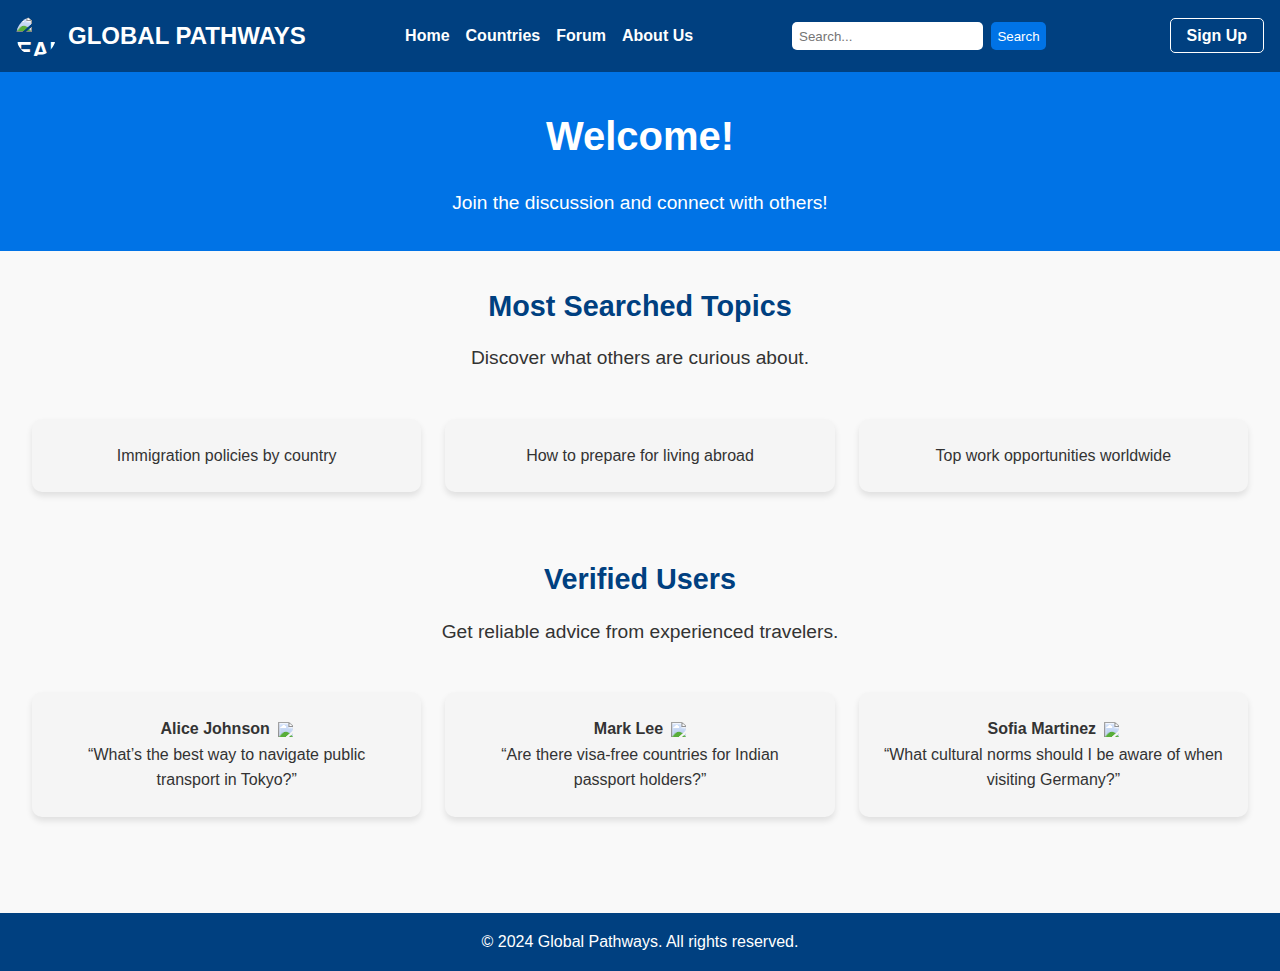
==== index.html @ 43566e17 "Update index.html" ====
<!DOCTYPE html>
<html lang="en">
<head>
    <meta charset="UTF-8">
    <meta name="viewport" content="width=device-width, initial-scale=1.0">
    <title>Global Pathways | Home</title>
    <link rel="stylesheet" href="css/styles.css">
</head>
<body>
    <nav>
        <div class="logo">
            <img src="https://cdn-icons-png.flaticon.com/512/5086/5086472.png" alt="Earth Logo" class="logo-img">
            Global Pathways
        </div>
        <ul>
            <li><a href="#home">Home</a></li>
            <li><a href="#topics">Countries</a></li>
            <li><a href="#forum">Forum</a></li>
            <li><a href="#about">About Us</a></li>
        </ul>
        <div class="search-bar">
            <input type="text" id="search-input" placeholder="Search...">
            <button onclick="handleSearch()">Search</button>
            <div class="autocomplete-suggestions"></div> <!-- Autocomplete Suggestions -->
        </div>
        <div class="auth-buttons">
            <a href="signup.html">Sign Up</a>
        </div>
    </nav>

    <header>
        <h1>Welcome!</h1>
        <p>Join the discussion and connect with others!</p>
    </header>

    <main class="container">
        <!-- Most Searched Topics Section -->
        <section class="main-section">
            <h2 class="heading">Most Searched Topics</h2>
            <p class="sub-heading">Discover what others are curious about.</p>
            <div class="card-grid">
                <div class="card">
                    <p>Immigration policies by country</p>
                </div>
                <div class="card">
                    <p>How to prepare for living abroad</p>
                </div>
                <div class="card">
                    <p>Top work opportunities worldwide</p>
                </div>
            </div>
        </section>

        <!-- Verified Users Section -->
        <section class="main-section">
            <h2 class="heading">Verified Users</h2>
            <p class="sub-heading">Get reliable advice from experienced travelers.</p>
            <div class="card-grid">
                <div class="card">
                    <p class="verified-name">
                        Alice Johnson <img src="https://png.pngtree.com/png-vector/20210409/ourmid/pngtree-green-check-mark-icon-design-template-vector-png-image_3136287.jpg" alt="Verified" class="checkmark">
                    </p>
                    <p>“What’s the best way to navigate public transport in Tokyo?”</p>
                </div>
                <div class="card">
                    <p class="verified-name">
                        Mark Lee <img src="https://png.pngtree.com/png-vector/20210409/ourmid/pngtree-green-check-mark-icon-design-template-vector-png-image_3136287.jpg" alt="Verified" class="checkmark">
                    </p>
                    <p>“Are there visa-free countries for Indian passport holders?”</p>
                </div>
                <div class="card">
                    <p class="verified-name">
                        Sofia Martinez <img src="https://png.pngtree.com/png-vector/20210409/ourmid/pngtree-green-check-mark-icon-design-template-vector-png-image_3136287.jpg" alt="Verified" class="checkmark">
                    </p>
                    <p>“What cultural norms should I be aware of when visiting Germany?”</p>
                </div>
            </div>
        </section>
    </main>

    <footer>
        <p>&copy; 2024 Global Pathways. All rights reserved.</p>
    </footer>

    <script src="script/script.js"></script>
</body>
</html>
---- css/styles.css ----
/* General Reset */
* {
    margin: 0;
    padding: 0;
    box-sizing: border-box;
    font-family: Arial, sans-serif;
}

/* Body Styling */
body {
    line-height: 1.6;
    background-color: #f9f9f9;
    color: #333;
}

/* Navigation Bar */
nav {
    display: flex;
    justify-content: space-between;
    align-items: center;
    background-color: #004080;
    color: white;
    padding: 1em;
}

nav .logo {
    display: flex;
    align-items: center;
    font-size: 1.5em;
    font-weight: bold;
    text-transform: uppercase;
}

nav .logo-img {
    width: 40px;
    height: 40px;
    margin-right: 0.5em;
    border-radius: 50%;
}

nav ul {
    list-style: none;
    display: flex;
    gap: 1em;
}

nav ul li a {
    color: white;
    text-decoration: none;
    font-weight: bold;
}

nav ul li a:hover {
    text-decoration: underline;
}

nav .search-bar {
    display: flex;
    gap: 0.5em;
}

nav .search-bar input {
    padding: 0.5em;
    border: none;
    border-radius: 5px;
}

nav .search-bar button {
    padding: 0.5em;
    background-color: #0073e6;
    color: white;
    border: none;
    border-radius: 5px;
    cursor: pointer;
}

nav .search-bar button:hover {
    background-color: #005bb5;
}

nav .auth-buttons a {
    margin-left: 1em;
    color: white;
    text-decoration: none;
    font-weight: bold;
    padding: 0.5em 1em;
    border: 1px solid white;
    border-radius: 5px;
}

nav .auth-buttons a:hover {
    background-color: white;
    color: #004080;
}

/* Header Section */
header {
    text-align: center;
    padding: 2em 1em;
    background-color: #0073e6;
    color: white;
}

header h1 {
    font-size: 2.5em;
    margin-bottom: 0.5em;
}

header p {
    font-size: 1.2em;
}

/* Main Content */
.container {
    padding: 2em 1em;
}

.main-section {
    margin-bottom: 3em;
}

.main-section .heading {
    font-size: 1.8em;
    color: #004080;
    text-align: center;
    margin-bottom: 0.5em;
}

.main-section .sub-heading {
    font-size: 1.2em;
    color: #333;
    text-align: center;
    margin-bottom: 1.5em;
}

.card-grid {
    display: grid;
    grid-template-columns: repeat(auto-fit, minmax(200px, 1fr));
    gap: 1.5em;
    padding: 1em;
}

.card {
    background-color: #f5f5f5;
    border-radius: 10px;
    padding: 1.5em;
    text-align: center;
    box-shadow: 0 4px 6px rgba(0, 0, 0, 0.1);
    transition: transform 0.3s ease, box-shadow 0.3s ease;
}

.card:hover {
    transform: translateY(-5px);
    box-shadow: 0 6px 10px rgba(0, 0, 0, 0.15);
}

.verified-name {
    font-weight: bold;
    display: flex;
    align-items: center;
    justify-content: center;
    gap: 0.5em;
}

.checkmark {
    width: 15px;
    height: 15px;
    display: inline-block;
}

/* Signup Form */
form {
    max-width: 400px;
    margin: 0 auto;
    padding: 2em;
    background-color: white;
    border-radius: 10px;
    box-shadow: 0 4px 6px rgba(0, 0, 0, 0.1);
}

form label {
    display: block;
    font-weight: bold;
    margin-bottom: 0.5em;
}

form input {
    width: 100%;
    padding: 0.5em;
    margin-bottom: 1em;
    border: 1px solid #ccc;
    border-radius: 5px;
}

form button {
    width: 100%;
    padding: 0.7em;
    background-color: #004080;
    color: white;
    border: none;
    border-radius: 5px;
    font-size: 1em;
    cursor: pointer;
}

form button:hover {
    background-color: #003366;
}

/* Success Page */
.success-page header {
    background-color: #004080;
    color: white;
    text-align: center;
    padding: 1.5em;
}

.success-page .container {
    text-align: center;
    padding: 2em;
    background-color: #fff;
    box-shadow: 0 4px 6px rgba(0, 0, 0, 0.1);
    border-radius: 10px;
}

.success-page .container p {
    font-size: 1.2em;
    color: #555;
    margin-bottom: 2em;
}

.success-page .home-link {
    display: inline-block;
    padding: 0.7em 1.5em;
    background-color: #0073e6;
    color: white;
    text-decoration: none;
    font-weight: bold;
    border-radius: 5px;
    font-size: 1em;
    transition: background-color 0.3s ease;
}

.success-page .home-link:hover {
    background-color: #005bb5;
}

/* Malaysia Page */
.malaysia-container {
    padding: 2em 1em;
    background-color: white;
    border-radius: 10px;
    box-shadow: 0 4px 6px rgba(0, 0, 0, 0.1);
    margin-top: 2em;
}

.malaysia-container h2 {
    font-size: 2em;
    color: #004080;
    margin-bottom: 1em;
    text-align: center;
}

.malaysia-container ul {
    list-style-type: none;
    padding: 0;
}

.malaysia-container ul li {
    font-size: 1.2em;
    margin-bottom: 1em;
}

.malaysia-container ol {
    padding-left: 20px;
}

.malaysia-container ol li {
    margin-bottom: 1em;
}

.malaysia-container a {
    color: #0073e6;
    text-decoration: none;
    font-weight: bold;
}

.malaysia-container a:hover {
    text-decoration: underline;
}

/* Footer */
footer {
    background-color: #004080;
    color: white;
    text-align: center;
    padding: 1em;
}

footer p {
    font-size: 1em;
}

/* Responsive Design */
@media (max-width: 768px) {
    nav ul {
        flex-direction: column;
        gap: 0.5em;
        text-align: center;
    }

    nav .auth-buttons {
        margin-top: 1em;
    }

    .logo {
        font-size: 1.2em;
    }

    .card-grid {
        grid-template-columns: 1fr;
    }

    header h1 {
        font-size: 2em;
    }

    header p {
        font-size: 1em;
    }
}
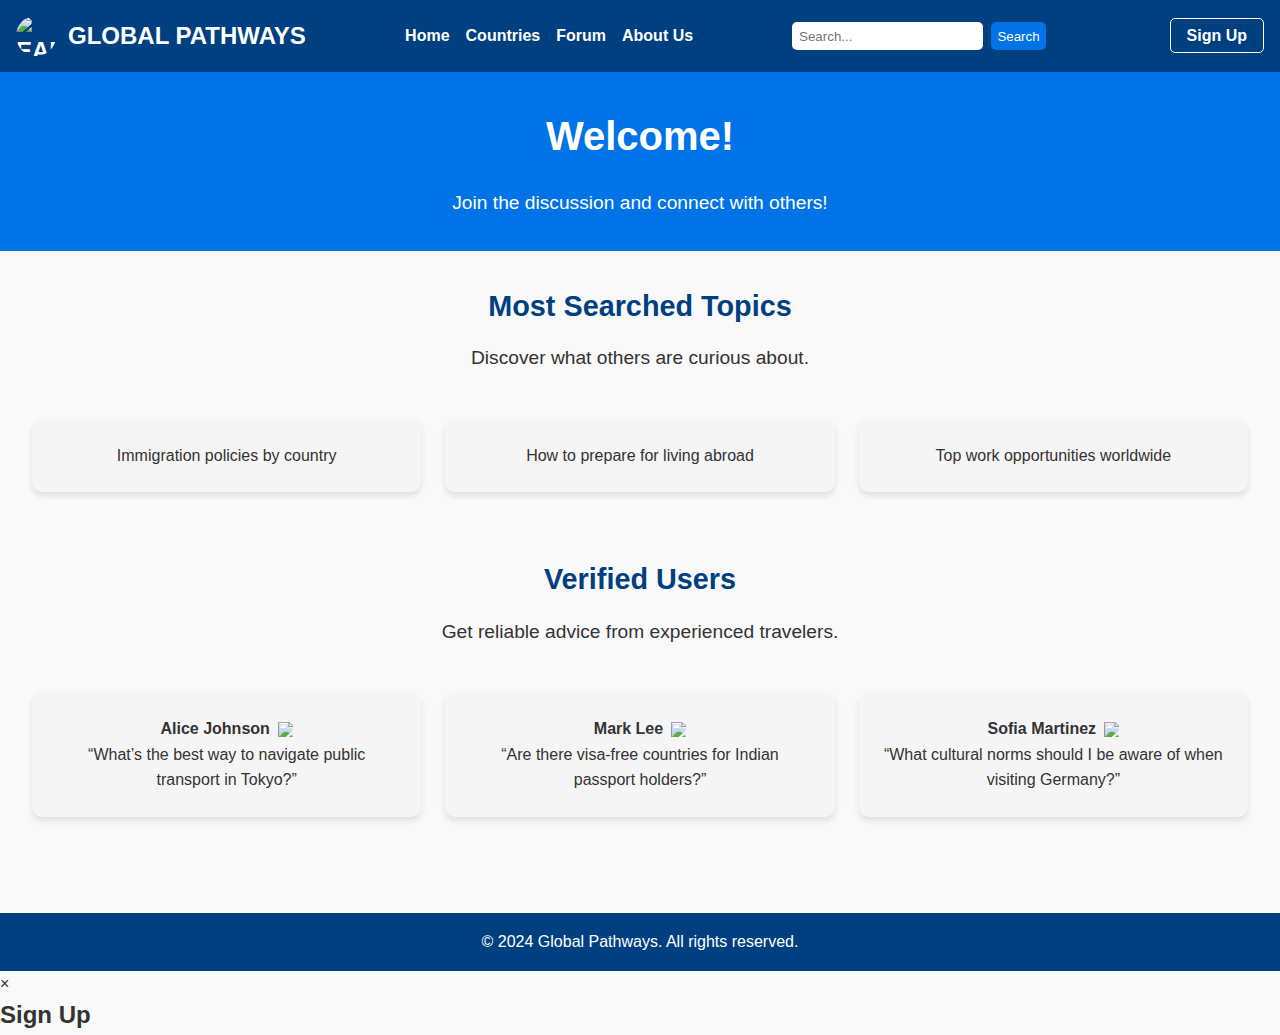
==== commit 04694119: "Update index.html" ====
--- a/index.html
+++ b/index.html
@@ -24,7 +24,7 @@
             <div class="autocomplete-suggestions"></div> <!-- Autocomplete Suggestions -->
         </div>
         <div class="auth-buttons">
-            <a href="signup.html">Sign Up</a>
+            <a href="signup.html" id="signupBtn">Sign Up</a>
         </div>
     </nav>
 
@@ -82,8 +82,15 @@
         <p>&copy; 2024 Global Pathways. All rights reserved.</p>
     </footer>
 
+    <!-- Modal for Signup -->
+    <div id="signupModal" class="modal">
+        <div class="modal-content">
+            <span class="close-btn">&times;</span>
+            <h2>Sign Up</h2>
+            <!-- Signup Form Goes Here -->
+        </div>
+    </div>
+
     <script src="script/script.js"></script>
 </body>
 </html>
-
-
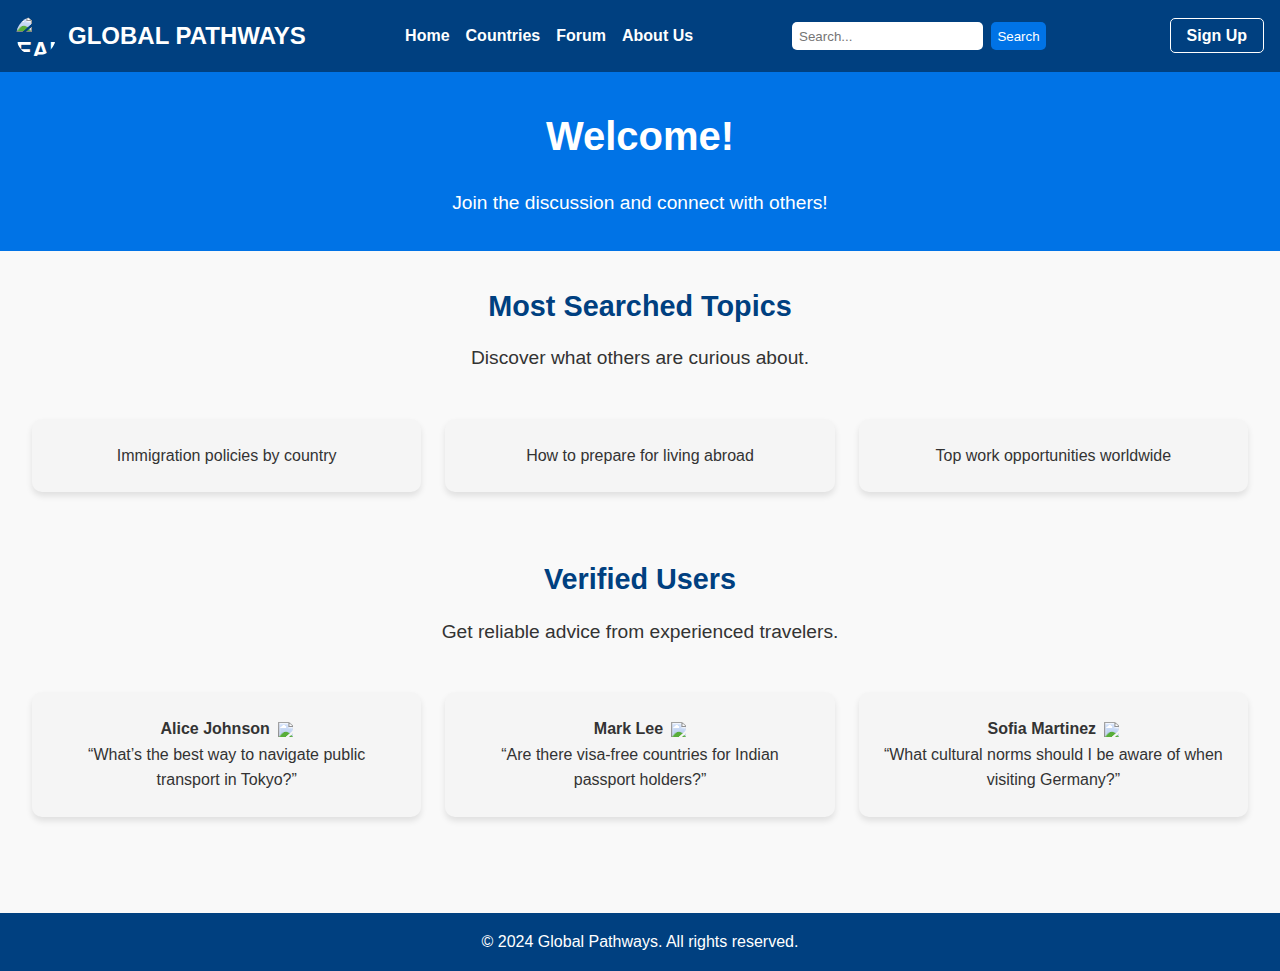
==== commit 4871e268: "Update index.html" ====
--- a/index.html
+++ b/index.html
@@ -20,7 +20,7 @@
         </ul>
         <div class="search-bar">
             <input type="text" id="search-input" placeholder="Search...">
-            <button onclick="handleSearch()">Search</button>
+            <button id="search-btn">Search</button> <!-- Search button -->
             <div class="autocomplete-suggestions"></div> <!-- Autocomplete Suggestions -->
         </div>
         <div class="auth-buttons">
@@ -82,15 +82,6 @@
         <p>&copy; 2024 Global Pathways. All rights reserved.</p>
     </footer>
 
-    <!-- Modal for Signup -->
-    <div id="signupModal" class="modal">
-        <div class="modal-content">
-            <span class="close-btn">&times;</span>
-            <h2>Sign Up</h2>
-            <!-- Signup Form Goes Here -->
-        </div>
-    </div>
-
     <script src="script/script.js"></script>
 </body>
 </html>
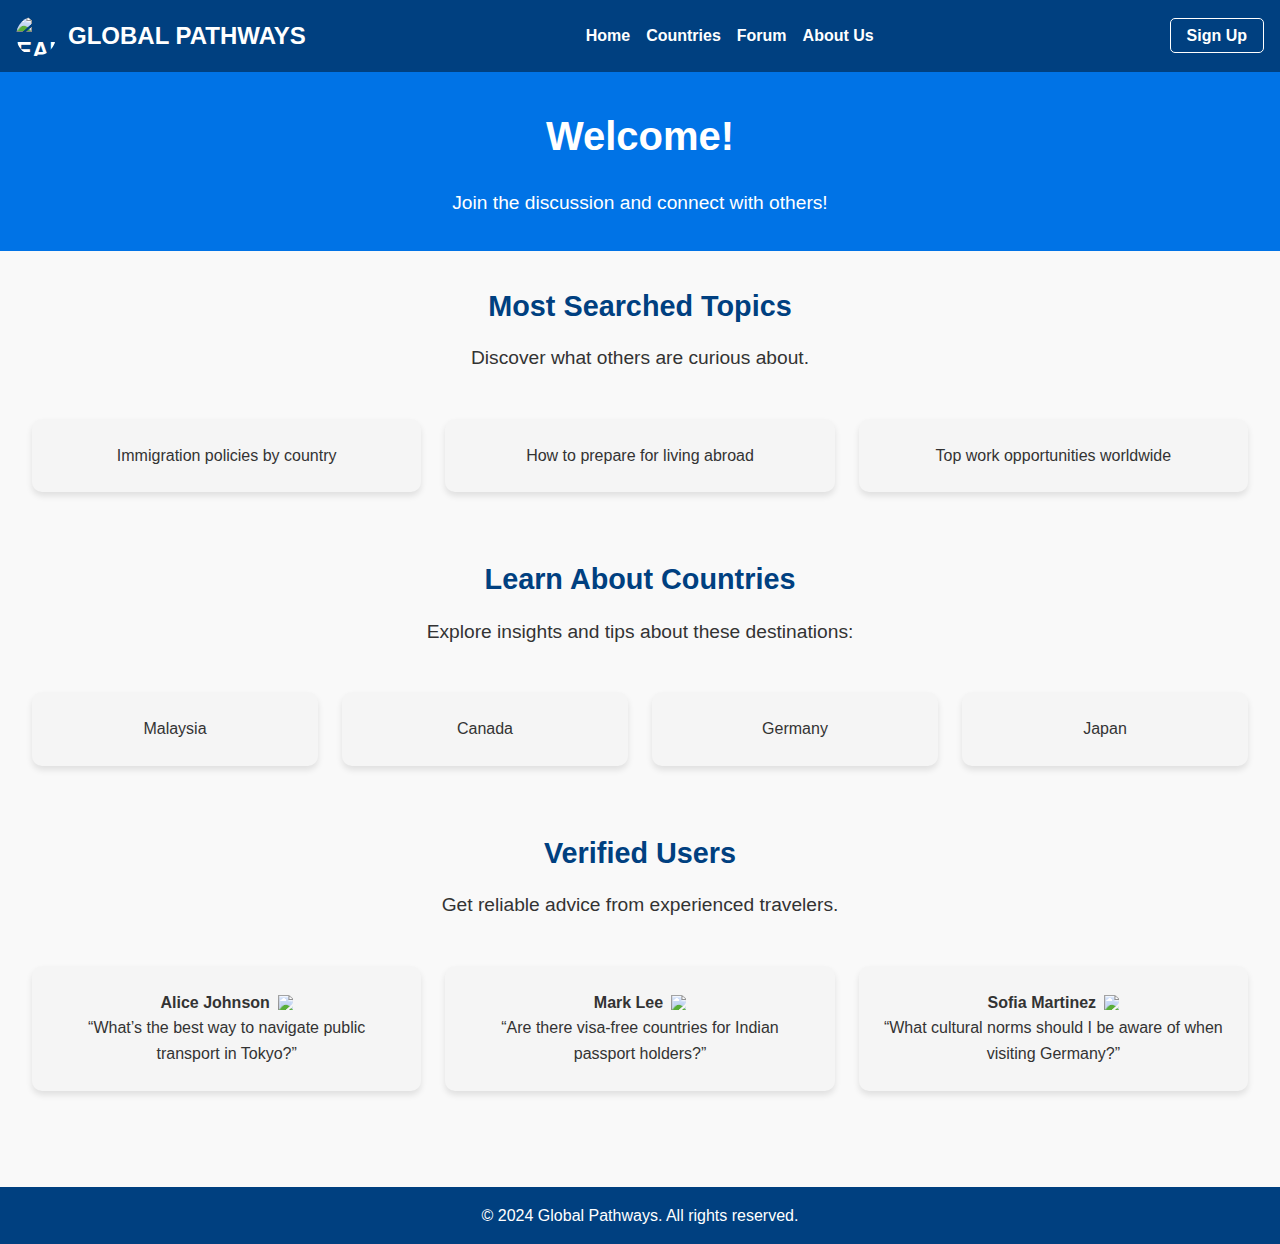
==== commit 21958422: "Update index.html" ====
--- a/index.html
+++ b/index.html
@@ -18,11 +18,6 @@
             <li><a href="#forum">Forum</a></li>
             <li><a href="#about">About Us</a></li>
         </ul>
-        <div class="search-bar">
-            <input type="text" id="search-input" placeholder="Search...">
-            <button id="search-btn">Search</button> <!-- Search button -->
-            <div class="autocomplete-suggestions"></div> <!-- Autocomplete Suggestions -->
-        </div>
         <div class="auth-buttons">
             <a href="signup.html" id="signupBtn">Sign Up</a>
         </div>
@@ -47,6 +42,26 @@
                 </div>
                 <div class="card">
                     <p>Top work opportunities worldwide</p>
+                </div>
+            </div>
+        </section>
+
+        <!-- Learn About Countries Section -->
+        <section class="main-section">
+            <h2 class="heading">Learn About Countries</h2>
+            <p class="sub-heading">Explore insights and tips about these destinations:</p>
+            <div class="card-grid">
+                <div class="card">
+                    <p>Malaysia</p>
+                </div>
+                <div class="card">
+                    <p>Canada</p>
+                </div>
+                <div class="card">
+                    <p>Germany</p>
+                </div>
+                <div class="card">
+                    <p>Japan</p>
                 </div>
             </div>
         </section>
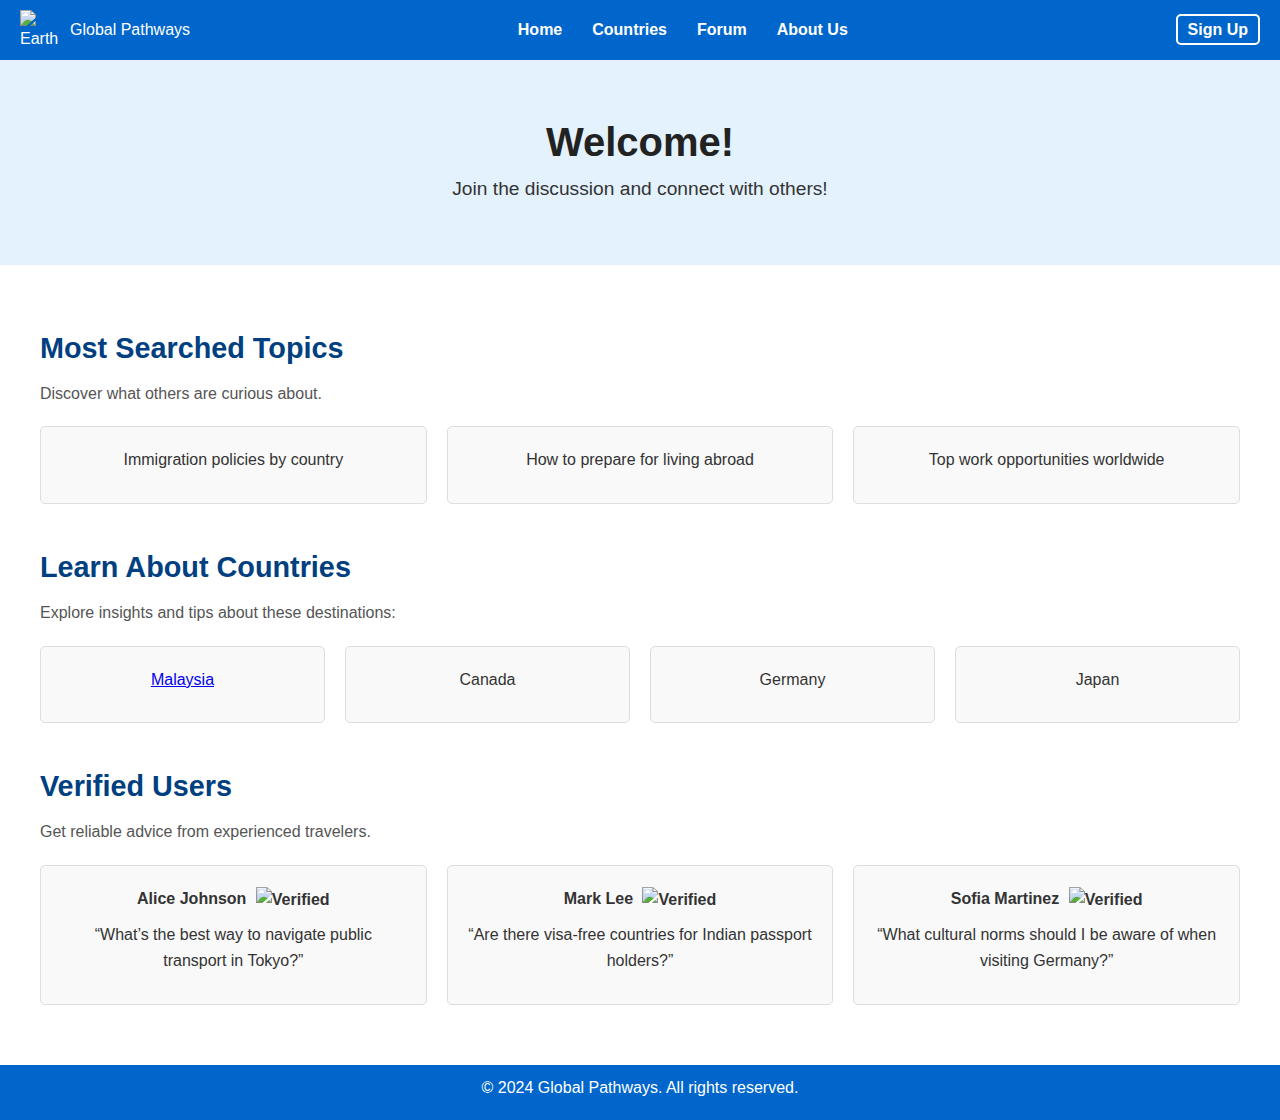
==== commit ebe95edf: "Update index.html" ====
--- a/index.html
+++ b/index.html
@@ -13,7 +13,7 @@
             Global Pathways
         </div>
         <ul>
-            <li><a href="#home">Home</a></li>
+            <li><a href="index.html">Home</a></li>
             <li><a href="#topics">Countries</a></li>
             <li><a href="#forum">Forum</a></li>
             <li><a href="#about">About Us</a></li>
@@ -51,9 +51,9 @@
             <h2 class="heading">Learn About Countries</h2>
             <p class="sub-heading">Explore insights and tips about these destinations:</p>
             <div class="card-grid">
-                <div class="card">
+                <a href="malaysia.html" class="card">
                     <p>Malaysia</p>
-                </div>
+                </a>
                 <div class="card">
                     <p>Canada</p>
                 </div>
--- a/css/styles.css
+++ b/css/styles.css
@@ -1,331 +1,150 @@
-/* General Reset */
-* {
+/* General Styles */
+body {
+    font-family: Arial, sans-serif;
     margin: 0;
     padding: 0;
-    box-sizing: border-box;
-    font-family: Arial, sans-serif;
+    color: #333;
+    line-height: 1.6;
 }
 
-/* Body Styling */
-body {
-    line-height: 1.6;
-    background-color: #f9f9f9;
-    color: #333;
+.container {
+    padding: 20px;
+    max-width: 1200px;
+    margin: 0 auto;
 }
 
-/* Navigation Bar */
+h1, h2 {
+    color: #222;
+}
+
+p {
+    margin: 0 0 10px;
+}
+
+/* Navigation */
 nav {
     display: flex;
     justify-content: space-between;
     align-items: center;
-    background-color: #004080;
-    color: white;
-    padding: 1em;
+    background: #0066cc;
+    color: #fff;
+    padding: 10px 20px;
 }
 
-nav .logo {
+.logo {
     display: flex;
     align-items: center;
-    font-size: 1.5em;
-    font-weight: bold;
-    text-transform: uppercase;
 }
 
-nav .logo-img {
+.logo-img {
     width: 40px;
     height: 40px;
-    margin-right: 0.5em;
-    border-radius: 50%;
+    margin-right: 10px;
 }
 
-nav ul {
+ul {
     list-style: none;
     display: flex;
-    gap: 1em;
+    margin: 0;
+    padding: 0;
 }
 
-nav ul li a {
-    color: white;
+ul li {
+    margin: 0 15px;
+}
+
+ul li a {
+    color: #fff;
     text-decoration: none;
     font-weight: bold;
 }
 
-nav ul li a:hover {
-    text-decoration: underline;
+.auth-buttons a {
+    color: #fff;
+    text-decoration: none;
+    font-weight: bold;
+    border: 2px solid #fff;
+    padding: 5px 10px;
+    border-radius: 5px;
+    transition: background 0.3s ease;
 }
 
-nav .search-bar {
-    display: flex;
-    gap: 0.5em;
+.auth-buttons a:hover {
+    background: #fff;
+    color: #0066cc;
 }
 
-nav .search-bar input {
-    padding: 0.5em;
-    border: none;
-    border-radius: 5px;
-}
-
-nav .search-bar button {
-    padding: 0.5em;
-    background-color: #0073e6;
-    color: white;
-    border: none;
-    border-radius: 5px;
-    cursor: pointer;
-}
-
-nav .search-bar button:hover {
-    background-color: #005bb5;
-}
-
-nav .auth-buttons a {
-    margin-left: 1em;
-    color: white;
-    text-decoration: none;
-    font-weight: bold;
-    padding: 0.5em 1em;
-    border: 1px solid white;
-    border-radius: 5px;
-}
-
-nav .auth-buttons a:hover {
-    background-color: white;
-    color: #004080;
-}
-
-/* Header Section */
+/* Header */
 header {
     text-align: center;
-    padding: 2em 1em;
-    background-color: #0073e6;
-    color: white;
+    background: #e3f2fd;
+    padding: 50px 20px;
 }
 
 header h1 {
     font-size: 2.5em;
-    margin-bottom: 0.5em;
+    margin: 0;
 }
 
 header p {
     font-size: 1.2em;
 }
 
-/* Main Content */
-.container {
-    padding: 2em 1em;
+/* Section Styles */
+.main-section {
+    margin: 40px 0;
 }
 
-.main-section {
-    margin-bottom: 3em;
+.heading {
+    font-size: 1.8em;
+    margin-bottom: 10px;
+    color: #004080;
 }
 
-.main-section .heading {
-    font-size: 1.8em;
-    color: #004080;
-    text-align: center;
-    margin-bottom: 0.5em;
-}
-
-.main-section .sub-heading {
-    font-size: 1.2em;
-    color: #333;
-    text-align: center;
-    margin-bottom: 1.5em;
+.sub-heading {
+    font-size: 1em;
+    color: #555;
+    margin-bottom: 20px;
 }
 
 .card-grid {
     display: grid;
     grid-template-columns: repeat(auto-fit, minmax(200px, 1fr));
-    gap: 1.5em;
-    padding: 1em;
+    gap: 20px;
 }
 
 .card {
-    background-color: #f5f5f5;
-    border-radius: 10px;
-    padding: 1.5em;
+    background: #f9f9f9;
+    padding: 20px;
+    border: 1px solid #ddd;
+    border-radius: 5px;
     text-align: center;
-    box-shadow: 0 4px 6px rgba(0, 0, 0, 0.1);
-    transition: transform 0.3s ease, box-shadow 0.3s ease;
+    transition: box-shadow 0.3s ease;
 }
 
 .card:hover {
-    transform: translateY(-5px);
-    box-shadow: 0 6px 10px rgba(0, 0, 0, 0.15);
+    box-shadow: 0 4px 8px rgba(0, 0, 0, 0.1);
 }
 
 .verified-name {
     font-weight: bold;
-    display: flex;
-    align-items: center;
-    justify-content: center;
-    gap: 0.5em;
+    margin-bottom: 10px;
 }
 
 .checkmark {
-    width: 15px;
-    height: 15px;
-    display: inline-block;
-}
-
-/* Signup Form */
-form {
-    max-width: 400px;
-    margin: 0 auto;
-    padding: 2em;
-    background-color: white;
-    border-radius: 10px;
-    box-shadow: 0 4px 6px rgba(0, 0, 0, 0.1);
-}
-
-form label {
-    display: block;
-    font-weight: bold;
-    margin-bottom: 0.5em;
-}
-
-form input {
-    width: 100%;
-    padding: 0.5em;
-    margin-bottom: 1em;
-    border: 1px solid #ccc;
-    border-radius: 5px;
-}
-
-form button {
-    width: 100%;
-    padding: 0.7em;
-    background-color: #004080;
-    color: white;
-    border: none;
-    border-radius: 5px;
-    font-size: 1em;
-    cursor: pointer;
-}
-
-form button:hover {
-    background-color: #003366;
-}
-
-/* Success Page */
-.success-page header {
-    background-color: #004080;
-    color: white;
-    text-align: center;
-    padding: 1.5em;
-}
-
-.success-page .container {
-    text-align: center;
-    padding: 2em;
-    background-color: #fff;
-    box-shadow: 0 4px 6px rgba(0, 0, 0, 0.1);
-    border-radius: 10px;
-}
-
-.success-page .container p {
-    font-size: 1.2em;
-    color: #555;
-    margin-bottom: 2em;
-}
-
-.success-page .home-link {
-    display: inline-block;
-    padding: 0.7em 1.5em;
-    background-color: #0073e6;
-    color: white;
-    text-decoration: none;
-    font-weight: bold;
-    border-radius: 5px;
-    font-size: 1em;
-    transition: background-color 0.3s ease;
-}
-
-.success-page .home-link:hover {
-    background-color: #005bb5;
-}
-
-/* Malaysia Page */
-.malaysia-container {
-    padding: 2em 1em;
-    background-color: white;
-    border-radius: 10px;
-    box-shadow: 0 4px 6px rgba(0, 0, 0, 0.1);
-    margin-top: 2em;
-}
-
-.malaysia-container h2 {
-    font-size: 2em;
-    color: #004080;
-    margin-bottom: 1em;
-    text-align: center;
-}
-
-.malaysia-container ul {
-    list-style-type: none;
-    padding: 0;
-}
-
-.malaysia-container ul li {
-    font-size: 1.2em;
-    margin-bottom: 1em;
-}
-
-.malaysia-container ol {
-    padding-left: 20px;
-}
-
-.malaysia-container ol li {
-    margin-bottom: 1em;
-}
-
-.malaysia-container a {
-    color: #0073e6;
-    text-decoration: none;
-    font-weight: bold;
-}
-
-.malaysia-container a:hover {
-    text-decoration: underline;
+    width: 16px;
+    height: 16px;
+    vertical-align: middle;
+    margin-left: 5px;
 }
 
 /* Footer */
 footer {
-    background-color: #004080;
-    color: white;
+    background: #0066cc;
+    color: #fff;
     text-align: center;
-    padding: 1em;
+    padding: 10px 0;
+    position: relative;
+    bottom: 0;
+    width: 100%;
 }
-
-footer p {
-    font-size: 1em;
-}
-
-/* Responsive Design */
-@media (max-width: 768px) {
-    nav ul {
-        flex-direction: column;
-        gap: 0.5em;
-        text-align: center;
-    }
-
-    nav .auth-buttons {
-        margin-top: 1em;
-    }
-
-    .logo {
-        font-size: 1.2em;
-    }
-
-    .card-grid {
-        grid-template-columns: 1fr;
-    }
-
-    header h1 {
-        font-size: 2em;
-    }
-
-    header p {
-        font-size: 1em;
-    }
-}
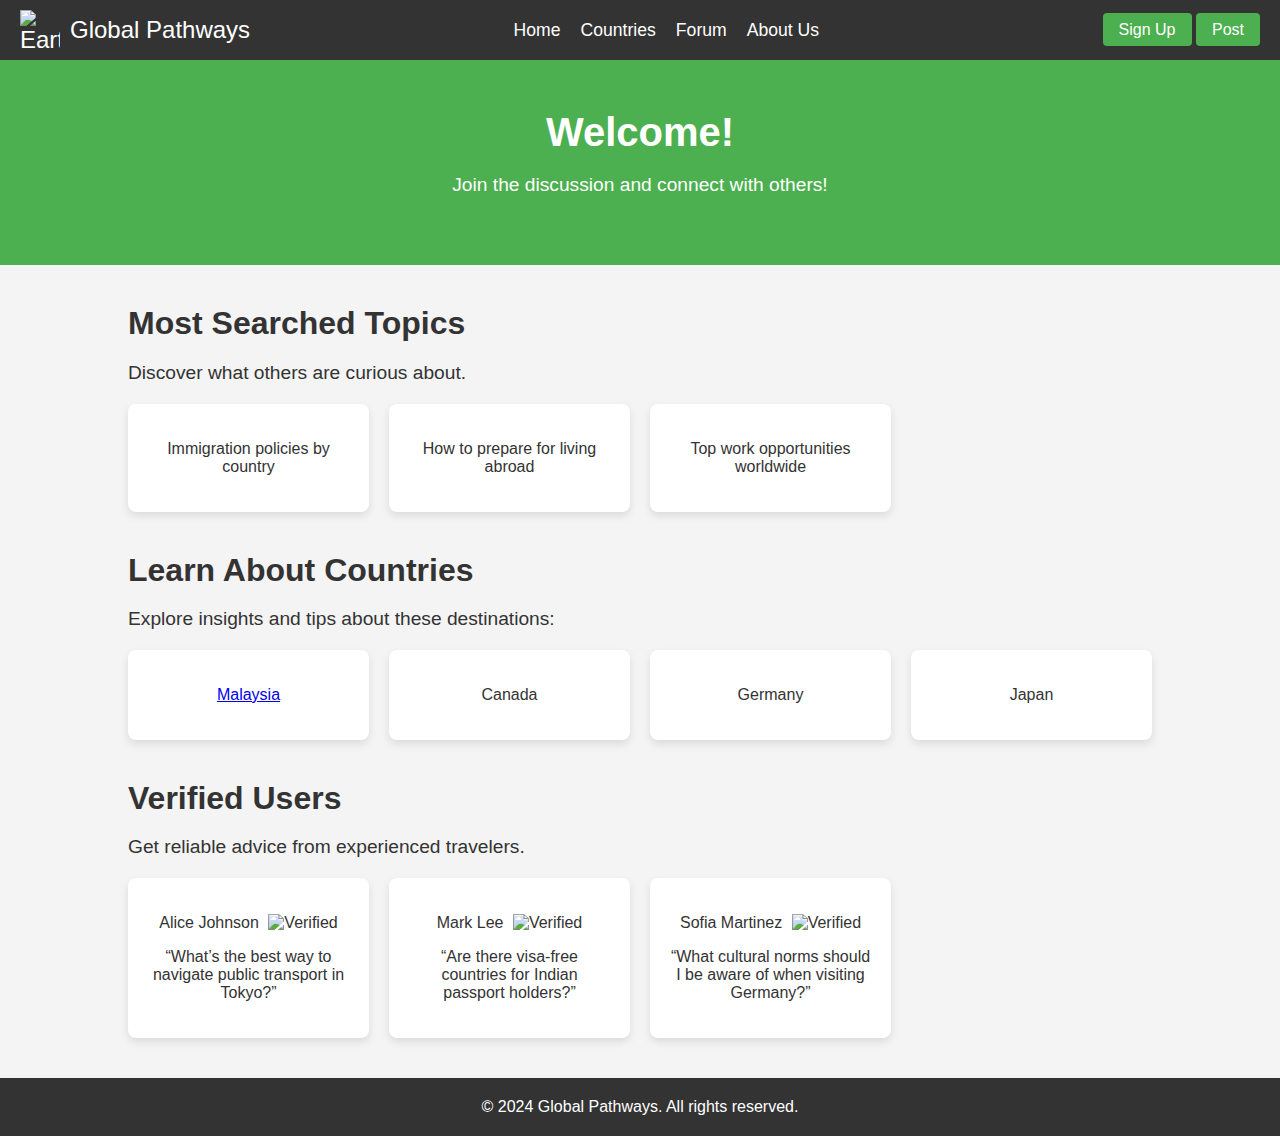
==== commit 781b176c: "Update index.html" ====
--- a/index.html
+++ b/index.html
@@ -20,9 +20,10 @@
         </ul>
         <div class="auth-buttons">
             <a href="signup.html" id="signupBtn">Sign Up</a>
+            <a href="post-question.html" id="postBtn">Post</a> <!-- Added Post Button -->
         </div>
     </nav>
-
+    
     <header>
         <h1>Welcome!</h1>
         <p>Join the discussion and connect with others!</p>
--- a/css/styles.css
+++ b/css/styles.css
@@ -1,150 +1,199 @@
-/* General Styles */
+/* Global Styles */
 body {
     font-family: Arial, sans-serif;
     margin: 0;
     padding: 0;
+    background-color: #f4f4f4;
     color: #333;
-    line-height: 1.6;
 }
 
-.container {
-    padding: 20px;
-    max-width: 1200px;
-    margin: 0 auto;
-}
-
-h1, h2 {
-    color: #222;
-}
-
-p {
-    margin: 0 0 10px;
-}
-
-/* Navigation */
+/* Navigation Styles */
 nav {
+    background-color: #333;
+    color: white;
+    padding: 10px 20px;
     display: flex;
     justify-content: space-between;
     align-items: center;
-    background: #0066cc;
-    color: #fff;
-    padding: 10px 20px;
 }
 
-.logo {
+nav .logo {
     display: flex;
     align-items: center;
+    font-size: 1.5em;
 }
 
-.logo-img {
+nav .logo-img {
     width: 40px;
     height: 40px;
     margin-right: 10px;
 }
 
-ul {
-    list-style: none;
-    display: flex;
+nav ul {
+    list-style-type: none;
     margin: 0;
     padding: 0;
+    display: flex;
 }
 
-ul li {
-    margin: 0 15px;
+nav ul li {
+    margin-right: 20px;
 }
 
-ul li a {
-    color: #fff;
+nav ul li a {
+    color: white;
     text-decoration: none;
-    font-weight: bold;
+    font-size: 1.1em;
 }
 
-.auth-buttons a {
-    color: #fff;
+nav .auth-buttons a {
+    background-color: #4CAF50;
+    padding: 8px 16px;
+    color: white;
     text-decoration: none;
-    font-weight: bold;
-    border: 2px solid #fff;
-    padding: 5px 10px;
-    border-radius: 5px;
-    transition: background 0.3s ease;
+    border-radius: 4px;
 }
 
-.auth-buttons a:hover {
-    background: #fff;
-    color: #0066cc;
+nav .auth-buttons a:hover {
+    background-color: #45a049;
 }
 
-/* Header */
+/* Header Section */
 header {
+    background-color: #4CAF50;
+    color: white;
+    padding: 50px 20px;
     text-align: center;
-    background: #e3f2fd;
-    padding: 50px 20px;
 }
 
 header h1 {
+    margin: 0;
     font-size: 2.5em;
-    margin: 0;
 }
 
 header p {
     font-size: 1.2em;
 }
 
-/* Section Styles */
+/* Main Section */
+.container {
+    width: 80%;
+    margin: 0 auto;
+}
+
 .main-section {
     margin: 40px 0;
 }
 
 .heading {
-    font-size: 1.8em;
+    font-size: 2em;
     margin-bottom: 10px;
-    color: #004080;
 }
 
 .sub-heading {
-    font-size: 1em;
-    color: #555;
+    font-size: 1.2em;
     margin-bottom: 20px;
 }
 
 .card-grid {
     display: grid;
-    grid-template-columns: repeat(auto-fit, minmax(200px, 1fr));
+    grid-template-columns: repeat(auto-fill, minmax(200px, 1fr));
     gap: 20px;
 }
 
 .card {
-    background: #f9f9f9;
+    background-color: white;
     padding: 20px;
-    border: 1px solid #ddd;
-    border-radius: 5px;
+    border-radius: 8px;
+    box-shadow: 0 4px 8px rgba(0, 0, 0, 0.1);
     text-align: center;
-    transition: box-shadow 0.3s ease;
 }
 
-.card:hover {
+.card a {
+    text-decoration: none;
+    color: #333;
+}
+
+/* Checkmark Styling */
+.checkmark {
+    width: 16px;
+    height: 16px;
+    margin-left: 5px;
+}
+
+/* Sign-Up Form Styles */
+form {
+    width: 300px;
+    margin: 0 auto;
+    padding: 20px;
+    background-color: #fff;
+    border-radius: 8px;
     box-shadow: 0 4px 8px rgba(0, 0, 0, 0.1);
 }
 
-.verified-name {
+label {
+    display: block;
+    margin-bottom: 8px;
     font-weight: bold;
-    margin-bottom: 10px;
 }
 
-.checkmark {
-    width: 16px;
-    height: 16px;
-    vertical-align: middle;
-    margin-left: 5px;
+input[type="text"],
+input[type="email"],
+input[type="password"] {
+    width: 100%;
+    padding: 8px;
+    margin-bottom: 16px;
+    border: 1px solid #ccc;
+    border-radius: 4px;
 }
 
-/* Footer */
+button[type="submit"] {
+    width: 100%;
+    padding: 10px;
+    background-color: #4CAF50;
+    color: white;
+    border: none;
+    border-radius: 4px;
+    cursor: pointer;
+}
+
+button[type="submit"]:hover {
+    background-color: #45a049;
+}
+
+/* Success Page Styles */
+.success-page {
+    text-align: center;
+    padding: 40px;
+}
+
+.success-page h1 {
+    color: #4CAF50;
+}
+
+.home-link {
+    display: inline-block;
+    margin-top: 20px;
+    padding: 10px 20px;
+    background-color: #4CAF50;
+    color: white;
+    text-decoration: none;
+    border-radius: 4px;
+}
+
+.home-link:hover {
+    background-color: #45a049;
+}
+
+/* Footer Styles */
 footer {
-    background: #0066cc;
-    color: #fff;
+    background-color: #333;
+    color: white;
     text-align: center;
-    padding: 10px 0;
-    position: relative;
-    bottom: 0;
-    width: 100%;
+    padding: 20px 0;
+    margin-top: 40px;
 }
+
+footer p {
+    margin: 0;
+}
